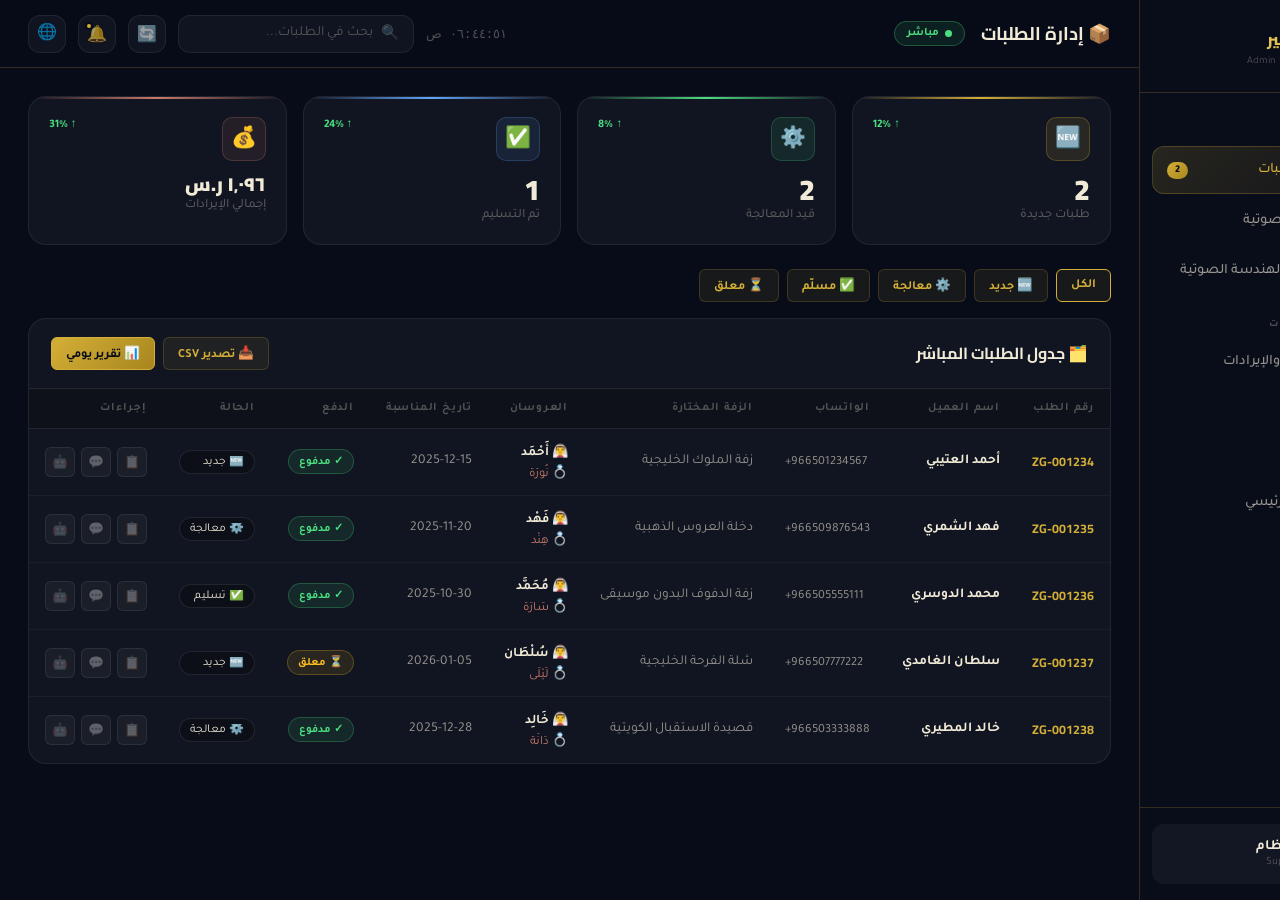
==== admin.html @ e621eda1 "Initial commit: منصة زفتك غير مع مشغل الصوت السحابي المباشر" ====
<!DOCTYPE html>
<html lang="ar" dir="rtl">
<head>
  <meta charset="UTF-8" />
  <meta name="viewport" content="width=device-width, initial-scale=1.0" />
  <title>لوحة تحكم المدير | زفتك غير Admin Dashboard</title>
  <meta name="robots" content="noindex, nofollow" />
  <link rel="preconnect" href="https://fonts.googleapis.com" />
  <link rel="preconnect" href="https://fonts.gstatic.com" crossorigin />
  <link href="https://fonts.googleapis.com/css2?family=Tajawal:wght@300;400;500;700;800;900&family=Cairo:wght@300;400;600;700;900&display=swap" rel="stylesheet" />
  <link rel="stylesheet" href="css/admin.css" />

  <style>
    /* Voice Model Cards */
    .voice-model-card {
      background: rgba(255,255,255,0.04);
      border: 1px solid rgba(255,255,255,0.09);
      border-radius: var(--radius-md);
      padding: 14px;
      cursor: pointer;
      transition: var(--transition);
      text-align: center;
    }
    .voice-model-card:hover {
      border-color: var(--border-gold);
      background: rgba(212,175,55,0.06);
    }
    .voice-model-card.selected {
      border-color: var(--gold);
      background: rgba(212,175,55,0.1);
    }
    .voice-model-card .vm-icon { font-size: 1.6rem; display: block; margin-bottom: 8px; }
    .voice-model-card .vm-name { font-size: 0.78rem; font-weight: 600; color: var(--text-muted); }
    .voice-model-card .vm-desc { font-size: 0.65rem; color: var(--text-dim); margin-top: 3px; }

    .ai-result-section {
      margin-top: 20px;
    }
    .ai-result-section.hidden { display: none; }

    .result-player {
      background: rgba(0,0,0,0.3);
      border: 1px solid rgba(212,175,55,0.2);
      border-radius: var(--radius-md);
      padding: 16px;
      display: flex;
      align-items: center;
      gap: 14px;
    }

    #result-waveform {
      flex: 1;
      height: 48px;
      display: flex;
      align-items: center;
      gap: 2px;
      overflow: hidden;
    }

    .analytics-grid {
      display: grid;
      grid-template-columns: repeat(2, 1fr);
      gap: 20px;
    }

    .chart-bar-group {
      display: flex;
      flex-direction: column;
      gap: 10px;
      padding: 20px;
    }

    .chart-bar-item {
      display: flex;
      align-items: center;
      gap: 12px;
      font-size: 0.82rem;
    }

    .chart-bar-label {
      width: 100px;
      color: var(--text-muted);
      text-align: right;
      flex-shrink: 0;
    }

    .chart-bar-track {
      flex: 1;
      height: 8px;
      background: rgba(255,255,255,0.07);
      border-radius: 99px;
      overflow: hidden;
    }

    .chart-bar-fill {
      height: 100%;
      border-radius: 99px;
      background: linear-gradient(90deg, var(--gold-dark), var(--gold-light));
      transition: width 1.2s cubic-bezier(0.4,0,0.2,1);
    }

    .chart-bar-val {
      width: 40px;
      color: var(--gold);
      font-weight: 700;
      font-size: 0.78rem;
      text-align: left;
    }

    @keyframes waveAnim {
      0% { transform: scaleY(0.3); }
      100% { transform: scaleY(1); }
    }

    /* Settings */
    .settings-grid {
      display: grid;
      grid-template-columns: repeat(2, 1fr);
      gap: 20px;
    }

    .toggle-wrap {
      display: flex;
      align-items: center;
      justify-content: space-between;
      padding: 14px 0;
      border-bottom: 1px solid rgba(255,255,255,0.05);
    }

    .toggle-info .toggle-label { font-size: 0.9rem; font-weight: 600; color: var(--text-primary); }
    .toggle-info .toggle-desc { font-size: 0.75rem; color: var(--text-dim); margin-top: 2px; }

    .toggle-switch {
      width: 44px;
      height: 24px;
      background: rgba(255,255,255,0.1);
      border-radius: 12px;
      position: relative;
      cursor: pointer;
      transition: var(--transition);
      flex-shrink: 0;
    }

    .toggle-switch.on { background: var(--gold); }

    .toggle-switch::after {
      content: '';
      position: absolute;
      width: 18px;
      height: 18px;
      background: white;
      border-radius: 50%;
      top: 3px;
      left: 3px;
      transition: var(--transition);
      box-shadow: 0 2px 4px rgba(0,0,0,0.3);
    }

    .toggle-switch.on::after { left: 23px; }
  </style>
</head>
<body>

<!-- Admin Toast -->
<div class="admin-toast-container" id="admin-toast-container" aria-live="polite"></div>

<!-- ══════════════════════════════════════════════════════
     SIDEBAR
     ══════════════════════════════════════════════════════ -->
<aside class="sidebar" id="sidebar" role="navigation" aria-label="قائمة لوحة التحكم">

  <!-- Logo -->
  <div class="sidebar-logo">
    <div class="sidebar-logo-icon" aria-hidden="true">👑</div>
    <div>
      <div class="sidebar-logo-text">زفتك غير</div>
      <span class="sidebar-logo-sub">Admin Dashboard</span>
    </div>
  </div>

  <!-- Nav -->
  <nav class="sidebar-nav" aria-label="قائمة التنقل الإدارية">
    <div class="nav-section-label">الإدارة الرئيسية</div>

    <a class="nav-item active" data-tab="orders" href="#" role="button" id="nav-orders" aria-current="page">
      <span class="nav-icon">📦</span>
      إدارة الطلبات
      <span class="nav-badge" id="orders-badge">0</span>
    </a>

    <a class="nav-item" data-tab="library" href="#" role="button" id="nav-library">
      <span class="nav-icon">🎵</span>
      المكتبة الصوتية
    </a>

    <a class="nav-item" data-tab="ai-studio" href="#" role="button" id="nav-ai">
      <span class="nav-icon">🤖</span>
      استوديو الهندسة الصوتية
    </a>

    <div class="nav-section-label" style="margin-top:8px;">التقارير والإعدادات</div>

    <a class="nav-item" data-tab="analytics" href="#" role="button" id="nav-analytics">
      <span class="nav-icon">📊</span>
      التحليلات والإيرادات
    </a>

    <a class="nav-item" data-tab="settings" href="#" role="button" id="nav-settings">
      <span class="nav-icon">⚙️</span>
      الإعدادات
    </a>

    <div class="nav-section-label" style="margin-top:8px;">روابط سريعة</div>

    <a class="nav-item" href="index.html" target="_blank" role="button">
      <span class="nav-icon">🌐</span>
      الموقع الرئيسي
    </a>
  </nav>

  <!-- User -->
  <div class="sidebar-footer">
    <div class="sidebar-user" onclick="showAdminToast('👋 مرحباً بك يا مدير زفتك غير!', 'info')">
      <div class="user-avatar" aria-hidden="true">م</div>
      <div>
        <div class="user-name">مدير النظام</div>
        <div class="user-role">Super Admin</div>
      </div>
    </div>
  </div>
</aside>

<!-- ══════════════════════════════════════════════════════
     MAIN CONTENT
     ══════════════════════════════════════════════════════ -->
<main class="admin-main" id="admin-main">

  <!-- Top Bar -->
  <div class="topbar">
    <div style="display:flex;align-items:center;gap:16px;">
      <h1 class="topbar-title" id="topbar-title">📦 إدارة الطلبات</h1>
      <div class="live-badge" aria-label="متصل مباشر">
        <span class="live-dot" aria-hidden="true"></span>
        مباشر
      </div>
    </div>

    <div class="topbar-right">
      <span id="live-clock" style="font-size:0.82rem;color:var(--text-dim);font-family:monospace;" aria-label="الوقت الحالي">--:--:--</span>

      <div class="topbar-search" role="search">
        <span class="search-icon" aria-hidden="true">🔍</span>
        <input type="text" id="admin-search" placeholder="بحث في الطلبات..." aria-label="بحث في الطلبات" />
      </div>

      <button class="topbar-btn" onclick="loadOrders();renderOrdersTable();showAdminToast('🔄 تم التحديث','info')" aria-label="تحديث البيانات" title="تحديث">🔄</button>
      <button class="topbar-btn" aria-label="الإشعارات" title="الإشعارات">
        🔔
        <span class="notif-dot" aria-label="توجد إشعارات جديدة"></span>
      </button>
      <a href="index.html" class="topbar-btn" aria-label="العودة للموقع" title="الموقع الرئيسي" style="text-decoration:none;">🌐</a>
    </div>
  </div>

  <!-- Page Content -->
  <div class="page-content">

    <!-- ════════════ ORDERS TAB ════════════ -->
    <div class="tab-page active" id="tab-orders">

      <!-- Stats -->
      <div class="stats-grid" role="region" aria-label="إحصائيات الطلبات">
        <div class="stat-card gold" role="article">
          <div class="stat-icon gold" aria-hidden="true">🆕</div>
          <div class="stat-value" id="stat-new-orders">0</div>
          <div class="stat-label">طلبات جديدة</div>
          <div class="stat-change up" aria-label="ارتفاع بنسبة 12%">↑ 12%</div>
        </div>
        <div class="stat-card green" role="article">
          <div class="stat-icon green" aria-hidden="true">⚙️</div>
          <div class="stat-value" id="stat-processing">0</div>
          <div class="stat-label">قيد المعالجة</div>
          <div class="stat-change up" aria-label="ارتفاع بنسبة 8%">↑ 8%</div>
        </div>
        <div class="stat-card blue" role="article">
          <div class="stat-icon blue" aria-hidden="true">✅</div>
          <div class="stat-value" id="stat-delivered">0</div>
          <div class="stat-label">تم التسليم</div>
          <div class="stat-change up" aria-label="ارتفاع بنسبة 24%">↑ 24%</div>
        </div>
        <div class="stat-card rose" role="article">
          <div class="stat-icon rose" aria-hidden="true">💰</div>
          <div class="stat-value" id="stat-revenue" style="font-size:1.2rem;">—</div>
          <div class="stat-label">إجمالي الإيرادات</div>
          <div class="stat-change up" aria-label="ارتفاع بنسبة 31%">↑ 31%</div>
        </div>
      </div>

      <!-- Filter Row -->
      <div style="display:flex;gap:8px;margin-bottom:16px;flex-wrap:wrap;" role="group" aria-label="تصفية الطلبات">
        <button class="btn-sm active" data-filter="all" id="filter-all" style="border-color:var(--gold);color:var(--gold);">الكل</button>
        <button class="btn-sm" data-filter="new" id="filter-new">🆕 جديد</button>
        <button class="btn-sm" data-filter="processing" id="filter-processing">⚙️ معالجة</button>
        <button class="btn-sm" data-filter="delivered" id="filter-delivered">✅ مسلّم</button>
        <button class="btn-sm" data-filter="pending" id="filter-pending">⏳ معلق</button>
      </div>

      <!-- Orders Table -->
      <div class="card">
        <div class="card-header">
          <div class="card-title">🗂️ جدول الطلبات المباشر</div>
          <div class="card-actions">
            <button class="btn-sm" onclick="exportCSV()" id="export-csv-btn">📥 تصدير CSV</button>
            <button class="btn-sm primary" onclick="showAdminToast('✉️ تم إرسال تقرير يومي بالبريد الإلكتروني','success')" id="send-report-btn">📊 تقرير يومي</button>
          </div>
        </div>
        <div class="table-wrap">
          <table role="grid" aria-label="جدول الطلبات">
            <thead>
              <tr>
                <th scope="col">رقم الطلب</th>
                <th scope="col">اسم العميل</th>
                <th scope="col">الواتساب</th>
                <th scope="col">الزفة المختارة</th>
                <th scope="col">العروسان</th>
                <th scope="col">تاريخ المناسبة</th>
                <th scope="col">الدفع</th>
                <th scope="col">الحالة</th>
                <th scope="col">إجراءات</th>
              </tr>
            </thead>
            <tbody id="orders-tbody">
              <!-- Rendered by JS -->
            </tbody>
          </table>
        </div>
      </div>
    </div>

    <!-- ════════════ LIBRARY TAB ════════════ -->
    <div class="tab-page" id="tab-library">
      <div class="library-grid">

        <!-- Add Track Form -->
        <div class="card">
          <div class="card-header">
            <div class="card-title">➕ إضافة مسار جديد</div>
          </div>
          <div style="padding:22px;">
            <form id="add-track-form" novalidate>
              <div class="form-group-admin">
                <label class="label-admin" for="track-title">عنوان الزفة <span style="color:var(--gold)">*</span></label>
                <input type="text" id="track-title" class="input-admin" placeholder="مثال: زفة الملوك الخليجية" required />
              </div>

              <div style="display:grid;grid-template-columns:1fr 1fr;gap:14px;">
                <div class="form-group-admin">
                  <label class="label-admin" for="track-category">الفئة</label>
                  <select id="track-category" class="select-admin">
                    <option value="saudi">زفة سعودية</option>
                    <option value="uae">إماراتية / كويتية</option>
                    <option value="duff">دفوف بدون موسيقى</option>
                    <option value="poetry">قصائد وشلات</option>
                    <option value="bride">دخلة عروس</option>
                    <option value="groom">موكب عريس</option>
                  </select>
                </div>
                <div class="form-group-admin">
                  <label class="label-admin" for="track-price">السعر (ر.س)</label>
                  <input type="number" id="track-price" class="input-admin" placeholder="249" min="0" />
                </div>
              </div>

              <div class="form-group-admin">
                <label class="label-admin" for="track-artist">الأسلوب / الفنان</label>
                <input type="text" id="track-artist" class="input-admin" placeholder="أسلوب خليجي أصيل" />
              </div>

              <!-- Upload Zones -->
              <div class="form-group-admin">
                <label class="label-admin">🎤 رفع الملف الصوتي الرئيسي (Vocal)</label>
                <div class="upload-zone" id="upload-vocal" aria-label="رفع الملف الصوتي">
                  <span class="upload-icon">🎙️</span>
                  <div class="upload-label">اسحب الملف أو اضغط للرفع</div>
                  <div class="upload-sub">MP3 / WAV / FLAC — حتى 100MB</div>
                </div>
              </div>

              <div class="form-group-admin">
                <label class="label-admin">🥁 رفع المصاحبة / الدفوف (Backing)</label>
                <div class="upload-zone" id="upload-backing" aria-label="رفع ملف الدفوف">
                  <span class="upload-icon">🥁</span>
                  <div class="upload-label">اسحب ملف الإيقاع أو اضغط للرفع</div>
                  <div class="upload-sub">MP3 / WAV — حتى 100MB</div>
                </div>
              </div>

              <button type="submit" class="btn-sm primary" style="width:100%;padding:13px;font-size:0.9rem;justify-content:center;" id="add-track-submit">
                ✅ إضافة المسار للمكتبة
              </button>
            </form>
          </div>
        </div>

        <!-- Existing Tracks Preview -->
        <div class="card">
          <div class="card-header">
            <div class="card-title">🎵 المسارات في المكتبة</div>
            <span style="font-size:0.78rem;color:var(--text-dim);">6 مسارات</span>
          </div>
          <div style="padding:16px;display:flex;flex-direction:column;gap:10px;">
            ${['زفة الملوك الخليجية', 'دخلة العروس الذهبية', 'قصيدة الاستقبال الكويتية', 'زفة الدفوف', 'شلة الفرحة', 'موكب العريس الملكي'].map((title, i) => `
              <div style="display:flex;align-items:center;gap:12px;padding:12px;background:rgba(255,255,255,0.03);border:1px solid rgba(255,255,255,0.06);border-radius:10px;">
                <div style="width:36px;height:36px;border-radius:8px;background:linear-gradient(135deg,rgba(212,175,55,0.2),rgba(201,121,106,0.1));display:flex;align-items:center;justify-content:center;font-size:1rem;">🎵</div>
                <div style="flex:1;font-size:0.84rem;color:var(--text-primary);font-weight:600;">${title}</div>
                <div style="font-size:0.7rem;color:var(--text-dim);">${[249,199,299,149,279,349][i]} ر.س</div>
                <button class="action-btn copy" onclick="showAdminToast('✏️ فتح تعديل: ${title}','info')" title="تعديل">✏️</button>
              </div>
            `).join('')}
          </div>
        </div>
      </div>
    </div>

    <!-- ════════════ AI STUDIO TAB ════════════ -->
    <div class="tab-page" id="tab-ai-studio">
      <div class="workstation-grid">

        <!-- AI Controls -->
        <div style="display:flex;flex-direction:column;gap:20px;">

          <!-- Order Reference -->
          <div class="card">
            <div class="card-header">
              <div class="card-title">📦 بيانات الطلب</div>
            </div>
            <div style="padding:20px;">
              <div class="form-group-admin">
                <label class="label-admin" for="ai-order-ref">رقم الطلب المرجعي</label>
                <input type="text" id="ai-order-ref" class="input-admin" placeholder="ZG-XXXXXX" style="letter-spacing:2px;text-transform:uppercase;" />
              </div>
              <div style="display:grid;grid-template-columns:1fr 1fr;gap:14px;">
                <div class="form-group-admin">
                  <label class="label-admin" for="ai-groom-name">اسم العريس بالتشكيل <span style="color:var(--gold)">*</span></label>
                  <input type="text" id="ai-groom-name" class="input-admin" placeholder="مُحَمَّد الأَحْمَدِي" />
                </div>
                <div class="form-group-admin">
                  <label class="label-admin" for="ai-bride-name">اسم العروس بالتشكيل <span style="color:var(--gold)">*</span></label>
                  <input type="text" id="ai-bride-name" class="input-admin" placeholder="هِنْد العَتِيبِي" />
                </div>
              </div>
              <div class="form-group-admin">
                <label class="label-admin" for="ai-family">ألقاب العوائل (اختياري)</label>
                <input type="text" id="ai-family" class="input-admin" placeholder="آل... — آل..." />
              </div>
              <div class="form-group-admin">
                <label class="label-admin" for="ai-notes">ملاحظات المهندس الصوتي</label>
                <textarea id="ai-notes" class="textarea-admin" placeholder="إرشادات خاصة بالنطق، السرعة، الطبقة الصوتية..."></textarea>
              </div>
            </div>
          </div>

          <!-- Track Selection -->
          <div class="card">
            <div class="card-header">
              <div class="card-title">🎵 اختيار المسار والنموذج الصوتي</div>
            </div>
            <div style="padding:20px;">
              <div class="form-group-admin">
                <label class="label-admin" for="ai-track-select">المسار الأساسي</label>
                <select id="ai-track-select" class="select-admin">
                  <option>زفة الملوك الخليجية</option>
                  <option>دخلة العروس الذهبية</option>
                  <option>قصيدة الاستقبال الكويتية</option>
                  <option>زفة الدفوف البدون موسيقى</option>
                  <option>شلة الفرحة الخليجية</option>
                  <option>موكب العريس الملكي</option>
                </select>
              </div>

              <!-- Voice Models -->
              <div class="label-admin" style="margin-bottom:10px;">🤖 نموذج الصوت (RVC / ElevenLabs)</div>
              <div style="display:grid;grid-template-columns:repeat(3,1fr);gap:10px;" role="radiogroup" aria-label="اختيار نموذج الصوت">
                <div class="voice-model-card selected" id="vm-khaliji" role="radio" aria-checked="true" tabindex="0">
                  <span class="vm-icon">🎙️</span>
                  <div class="vm-name">خليجي أصيل</div>
                  <div class="vm-desc">RVC v2 — Gulf</div>
                </div>
                <div class="voice-model-card" id="vm-saudi" role="radio" aria-checked="false" tabindex="0">
                  <span class="vm-icon">🇸🇦</span>
                  <div class="vm-name">حجازي</div>
                  <div class="vm-desc">ElevenLabs — AR</div>
                </div>
                <div class="voice-model-card" id="vm-najdi" role="radio" aria-checked="false" tabindex="0">
                  <span class="vm-icon">🎤</span>
                  <div class="vm-name">نجدي</div>
                  <div class="vm-desc">RVC v2 — Najd</div>
                </div>
                <div class="voice-model-card" id="vm-khaleej" role="radio" aria-checked="false" tabindex="0">
                  <span class="vm-icon">🌊</span>
                  <div class="vm-name">خليجي حديث</div>
                  <div class="vm-desc">ElevenLabs Pro</div>
                </div>
                <div class="voice-model-card" id="vm-female" role="radio" aria-checked="false" tabindex="0">
                  <span class="vm-icon">👰</span>
                  <div class="vm-name">نسائي ناعم</div>
                  <div class="vm-desc">RVC — Female AR</div>
                </div>
                <div class="voice-model-card" id="vm-custom" role="radio" aria-checked="false" tabindex="0">
                  <span class="vm-icon">⚙️</span>
                  <div class="vm-name">مخصص</div>
                  <div class="vm-desc">Custom Model</div>
                </div>
              </div>

              <!-- Generate Button -->
              <button
                class="btn-sm primary"
                id="generate-ai-btn"
                style="width:100%;padding:15px;font-size:0.95rem;justify-content:center;margin-top:18px;border-radius:12px;font-weight:800;"
                aria-label="توليد الصوت بالهندسة الصوتية"
              >
                🎵 توليد الصوت بالهندسة الصوتية
              </button>
            </div>
          </div>

          <!-- AI Result -->
          <div class="card ai-result-section hidden" id="ai-result-section">
            <div class="card-header">
              <div class="card-title">✅ نتيجة التوليد</div>
              <span style="font-size:0.72rem;color:var(--green);">• جاهز للمراجعة</span>
            </div>
            <div style="padding:20px;">
              <div class="result-player">
                <button class="btn-sm primary" style="padding:12px 16px;" onclick="previewMergedAudio()" id="play-result-btn" aria-label="تشغيل معاينة النتيجة">
                  ▶ تشغيل
                </button>
                <div id="result-waveform" aria-hidden="true"></div>
                <span style="font-size:0.72rem;color:var(--text-dim);white-space:nowrap;">4:32 دقيقة</span>
              </div>

              <div style="display:flex;gap:10px;margin-top:14px;flex-wrap:wrap;">
                <button class="btn-sm" onclick="previewMergedAudio()" id="preview-ai-btn" style="flex:1;justify-content:center;" aria-label="معاينة المدمج">
                  🎚️ معاينة مع المزج
                </button>
                <button class="btn-sm primary" onclick="exportAndDeliver()" id="export-ai-btn" style="flex:1;justify-content:center;" aria-label="تصدير وتسليم">
                  📤 تصدير وتسليم العميل
                </button>
              </div>
            </div>
          </div>
        </div>

        <!-- AI Status Panel -->
        <div class="ai-status-panel" role="region" aria-label="استوديو الهندسة الصوتية">
          <div class="ai-header">
            <div class="ai-pulse" aria-hidden="true"></div>
            <div class="ai-title">استوديو الهندسة الصوتية</div>
          </div>

          <!-- AI Progress -->
          <div class="ai-progress-wrap" id="ai-progress-wrap" aria-live="polite" aria-label="تقدم التوليد">
            <div style="font-size:0.8rem;font-weight:600;color:var(--gold);margin-bottom:6px;">جاري التوليد...</div>
            <div class="ai-progress-bar">
              <div class="ai-progress-fill" id="ai-progress-fill"></div>
            </div>
            <div class="ai-step-text" id="ai-step-text">يرجى الانتظار...</div>
          </div>

          <!-- Audio Mixer -->
          <div style="margin-top:20px;">
            <div style="font-size:0.8rem;font-weight:600;color:var(--text-muted);margin-bottom:12px;">🎚️ مزج الصوت</div>
            <div class="mixer-track">
              <div class="mixer-label">الصوت AI</div>
              <input type="range" class="mixer-fader" id="fader-ai" min="0" max="100" value="80" aria-label="مستوى الصوت المولد" />
              <div class="mixer-val" id="fader-ai-val">80%</div>
            </div>
            <div class="mixer-track">
              <div class="mixer-label">الموسيقى</div>
              <input type="range" class="mixer-fader" id="fader-music" min="0" max="100" value="70" aria-label="مستوى الموسيقى" />
              <div class="mixer-val" id="fader-music-val">70%</div>
            </div>
            <div class="mixer-track">
              <div class="mixer-label">الدفوف</div>
              <input type="range" class="mixer-fader" id="fader-duff" min="0" max="100" value="60" aria-label="مستوى الدفوف" />
              <div class="mixer-val" id="fader-duff-val">60%</div>
            </div>
          </div>

          <!-- API Connection Status -->
          <div style="margin-top:24px;border-top:1px solid rgba(255,255,255,0.06);padding-top:16px;">
            <div style="font-size:0.78rem;font-weight:600;color:var(--text-dim);margin-bottom:10px;">🔌 حالة الاتصال بـ API</div>
            <div style="display:flex;flex-direction:column;gap:8px;">
              <div style="display:flex;align-items:center;justify-content:space-between;font-size:0.78rem;">
                <span style="color:var(--text-muted);">ElevenLabs API</span>
                <span style="color:var(--green);font-weight:700;">● متصل</span>
              </div>
              <div style="display:flex;align-items:center;justify-content:space-between;font-size:0.78rem;">
                <span style="color:var(--text-muted);">RVC v2 Server</span>
                <span style="color:var(--green);font-weight:700;">● متصل</span>
              </div>
              <div style="display:flex;align-items:center;justify-content:space-between;font-size:0.78rem;">
                <span style="color:var(--text-muted);">Supabase Storage</span>
                <span style="color:var(--green);font-weight:700;">● متصل</span>
              </div>
            </div>
          </div>

          <!-- Quick Stats -->
          <div style="margin-top:20px;display:grid;grid-template-columns:1fr 1fr;gap:10px;">
            <div style="background:rgba(0,0,0,0.25);border-radius:10px;padding:12px;text-align:center;">
              <div style="font-family:'Cairo',sans-serif;font-size:1.4rem;font-weight:900;color:var(--gold);">47</div>
              <div style="font-size:0.68rem;color:var(--text-dim);">ملف مولّد اليوم</div>
            </div>
            <div style="background:rgba(0,0,0,0.25);border-radius:10px;padding:12px;text-align:center;">
              <div style="font-family:'Cairo',sans-serif;font-size:1.4rem;font-weight:900;color:var(--green);">98%</div>
              <div style="font-size:0.68rem;color:var(--text-dim);">معدل رضا العملاء</div>
            </div>
          </div>
        </div>
      </div>
    </div>

    <!-- ════════════ ANALYTICS TAB ════════════ -->
    <div class="tab-page" id="tab-analytics">
      <div class="analytics-grid">

        <!-- Revenue Chart -->
        <div class="card">
          <div class="card-header">
            <div class="card-title">💰 الإيرادات الشهرية</div>
          </div>
          <div class="chart-bar-group" aria-label="مخطط الإيرادات الشهرية">
            ${[['سبتمبر', 85, '12,750'], ['أغسطس', 72, '10,800'], ['يوليو', 90, '13,500'], ['يونيو', 65, '9,750'], ['مايو', 55, '8,250'], ['أبريل', 48, '7,200']].map(([m, w, r]) => `
              <div class="chart-bar-item">
                <div class="chart-bar-label">${m}</div>
                <div class="chart-bar-track">
                  <div class="chart-bar-fill" style="width:${w}%"></div>
                </div>
                <div class="chart-bar-val">${r}</div>
              </div>
            `).join('')}
          </div>
        </div>

        <!-- Top Tracks -->
        <div class="card">
          <div class="card-header">
            <div class="card-title">🏆 أكثر الزفات طلباً</div>
          </div>
          <div class="chart-bar-group" aria-label="الزفات الأكثر طلباً">
            ${[['زفة الملوك', 92], ['دخلة العروس', 78], ['الدفوف', 65], ['قصيدة استقبال', 55], ['موكب العريس', 48]].map(([t, w]) => `
              <div class="chart-bar-item">
                <div class="chart-bar-label" style="font-size:0.75rem;">${t}</div>
                <div class="chart-bar-track">
                  <div class="chart-bar-fill" style="width:${w}%;background:linear-gradient(90deg,var(--rose-gold),var(--gold))"></div>
                </div>
                <div class="chart-bar-val">${w}%</div>
              </div>
            `).join('')}
          </div>
        </div>

        <!-- Orders by Region -->
        <div class="card">
          <div class="card-header">
            <div class="card-title">🗺️ الطلبات حسب المنطقة</div>
          </div>
          <div style="padding:20px;display:flex;flex-direction:column;gap:14px;" aria-label="الطلبات حسب المنطقة">
            ${[['🇸🇦 السعودية', '68%', 68], ['🇦🇪 الإمارات', '15%', 15], ['🇰🇼 الكويت', '10%', 10], ['🇶🇦 قطر', '7%', 7]].map(([r, p, w]) => `
              <div>
                <div style="display:flex;justify-content:space-between;font-size:0.82rem;margin-bottom:6px;">
                  <span style="color:var(--text-muted);">${r}</span>
                  <span style="color:var(--gold);font-weight:700;">${p}</span>
                </div>
                <div style="height:6px;background:rgba(255,255,255,0.07);border-radius:99px;overflow:hidden;">
                  <div style="width:${w}%;height:100%;background:linear-gradient(90deg,var(--gold-dark),var(--gold));border-radius:99px;"></div>
                </div>
              </div>
            `).join('')}
          </div>
        </div>

        <!-- Quick Summary -->
        <div class="card">
          <div class="card-header">
            <div class="card-title">📈 ملخص الأداء</div>
          </div>
          <div style="padding:20px;display:grid;grid-template-columns:1fr 1fr;gap:14px;">
            ${[
              ['💎', 'متوسط قيمة الطلب', '287 ر.س'],
              ['⚡', 'وقت التسليم المتوسط', '18 ساعة'],
              ['🔄', 'معدل التكرار', '34%'],
              ['⭐', 'متوسط التقييم', '4.9/5'],
              ['📦', 'إجمالي الطلبات', '2,400+'],
              ['💬', 'الردود الفورية', '< 2 دقيقة'],
            ].map(([icon, label, val]) => `
              <div style="background:rgba(0,0,0,0.2);border-radius:10px;padding:14px;border:1px solid rgba(255,255,255,0.05);">
                <div style="font-size:1.4rem;margin-bottom:8px;">${icon}</div>
                <div style="font-size:0.68rem;color:var(--text-dim);">${label}</div>
                <div style="font-family:'Cairo',sans-serif;font-size:1rem;font-weight:800;color:var(--gold);margin-top:4px;">${val}</div>
              </div>
            `).join('')}
          </div>
        </div>
      </div>
    </div>

    <!-- ════════════ SETTINGS TAB ════════════ -->
    <div class="tab-page" id="tab-settings">
      <div class="settings-grid">

        <!-- Platform Settings -->
        <div class="card">
          <div class="card-header">
            <div class="card-title">⚙️ إعدادات المنصة</div>
          </div>
          <div style="padding:20px;" role="group" aria-label="إعدادات المنصة">
            ${[
              ['قبول الطلبات الجديدة', 'تفعيل أو إيقاف استقبال الطلبات', true],
              ['إشعارات واتساب التلقائية', 'إرسال تأكيد تلقائي للعملاء', true],
              ['وضع الصيانة', 'إخفاء الموقع مؤقتاً', false],
              ['التحقق من الدفع قبل المعالجة', 'التأكد من اكتمال الدفع', true],
            ].map(([label, desc, on]) => `
              <div class="toggle-wrap">
                <div class="toggle-info">
                  <div class="toggle-label">${label}</div>
                  <div class="toggle-desc">${desc}</div>
                </div>
                <div class="toggle-switch ${on ? 'on' : ''}" role="switch" aria-checked="${on}" tabindex="0" onclick="this.classList.toggle('on');this.setAttribute('aria-checked',this.classList.contains('on'))"></div>
              </div>
            `).join('')}
          </div>
        </div>

        <!-- API Settings -->
        <div class="card">
          <div class="card-header">
            <div class="card-title">🔌 إعدادات API</div>
          </div>
          <div style="padding:20px;">
            <div class="form-group-admin">
              <label class="label-admin" for="elevenlabs-key">ElevenLabs API Key</label>
              <input type="password" id="elevenlabs-key" class="input-admin" placeholder="sk_xxxxxxxxxxxxxxxx" dir="ltr" style="text-align:left;" />
            </div>
            <div class="form-group-admin">
              <label class="label-admin" for="rvc-endpoint">RVC Server Endpoint</label>
              <input type="url" id="rvc-endpoint" class="input-admin" placeholder="https://your-rvc-server.com/api" dir="ltr" style="text-align:left;" />
            </div>
            <div class="form-group-admin">
              <label class="label-admin" for="supabase-url">Supabase Project URL</label>
              <input type="url" id="supabase-url" class="input-admin" placeholder="https://xxxx.supabase.co" dir="ltr" style="text-align:left;" />
            </div>
            <div class="form-group-admin">
              <label class="label-admin" for="wa-number">رقم واتساب الأعمال</label>
              <input type="tel" id="wa-number" class="input-admin" placeholder="+966 5X XXX XXXX" dir="ltr" style="text-align:left;" />
            </div>
            <button class="btn-sm primary" style="width:100%;justify-content:center;padding:12px;" onclick="showAdminToast('✅ تم حفظ الإعدادات بنجاح','success')" id="save-settings-btn">
              💾 حفظ الإعدادات
            </button>
          </div>
        </div>
      </div>
    </div>

  </div><!-- end page-content -->
</main>

<script src="js/admin.js"></script>
<script>
  // Mixer fader values
  document.querySelectorAll('.mixer-fader').forEach(fader => {
    const valEl = document.getElementById(fader.id + '-val');
    fader.addEventListener('input', () => {
      if (valEl) valEl.textContent = fader.value + '%';
    });
  });

  // Export CSV helper
  function exportCSV() {
    const orders = JSON.parse(localStorage.getItem('zg_orders') || '[]');
    const demo = [
      { id: 'ZG-001234', client: 'أحمد العتيبي', groomName: 'أَحْمَد', brideName: 'نُورَة', track: 'زفة الملوك', total: 299, status: 'new' },
    ];
    const all = [...demo, ...orders];
    const csv = [
      'رقم الطلب,العميل,العريس,العروس,الزفة,الإجمالي,الحالة',
      ...all.map(o => `${o.id},${o.client || ''},${o.groomName || ''},${o.brideName || ''},${o.track || o.track?.title || ''},${o.total || 0},${o.status || ''}`)
    ].join('\n');

    const blob = new Blob(['\uFEFF' + csv], { type: 'text/csv;charset=utf-8;' });
    const link = document.createElement('a');
    link.href = URL.createObjectURL(blob);
    link.download = `zaffatak-orders-${Date.now()}.csv`;
    link.click();
    showAdminToast('📥 تم تصدير الجدول بنجاح', 'success');
  }
</script>
</body>
</html>
---- css/admin.css ----
/* ============================================================
   زفتك غير — Admin Dashboard Styles
   ============================================================ */

@import url('https://fonts.googleapis.com/css2?family=Tajawal:wght@300;400;500;700;800;900&family=Cairo:wght@300;400;600;700;900&display=swap');

:root {
  --bg-primary:    #080C18;
  --bg-secondary:  #0C1020;
  --bg-sidebar:    #090D1A;
  --bg-card:       rgba(255,255,255,0.04);
  --bg-card-hover: rgba(255,255,255,0.065);
  --gold:          #D4AF37;
  --gold-light:    #F0D060;
  --gold-dark:     #A8861E;
  --rose-gold:     #C9796A;
  --pearl:         #F5EFD8;
  --text-primary:  #F0EAD6;
  --text-muted:    rgba(240,234,214,0.6);
  --text-dim:      rgba(240,234,214,0.3);
  --border-gold:   rgba(212,175,55,0.2);
  --border-card:   rgba(255,255,255,0.07);
  --green:         #4ade80;
  --blue:          #60a5fa;
  --red:           #f87171;
  --yellow:        #fbbf24;
  --glass-blur:    blur(20px);
  --transition:    0.3s cubic-bezier(0.4,0,0.2,1);
  --radius-sm:     6px;
  --radius-md:     12px;
  --radius-lg:     18px;
  --sidebar-width: 260px;
}

*, *::before, *::after { box-sizing: border-box; margin: 0; padding: 0; }

html { direction: rtl; }

body {
  font-family: 'Tajawal', 'Cairo', sans-serif;
  background: var(--bg-primary);
  color: var(--text-primary);
  min-height: 100vh;
  display: flex;
  -webkit-font-smoothing: antialiased;
  overflow-x: hidden;
}

::-webkit-scrollbar { width: 5px; height: 5px; }
::-webkit-scrollbar-track { background: transparent; }
::-webkit-scrollbar-thumb { background: rgba(212,175,55,0.3); border-radius: 99px; }

/* ━━━━━━━━━━━━━━━━━━━━━━━━━━━━━━━━━━━━━━━━━━━━━━━━━━━━━━━━
   SIDEBAR
   ━━━━━━━━━━━━━━━━━━━━━━━━━━━━━━━━━━━━━━━━━━━━━━━━━━━━━━━━ */

.sidebar {
  width: var(--sidebar-width);
  min-height: 100vh;
  background: var(--bg-sidebar);
  border-left: 1px solid var(--border-gold);
  display: flex;
  flex-direction: column;
  position: fixed;
  top: 0; right: 0;
  z-index: 100;
  transition: var(--transition);
}

.sidebar-logo {
  padding: 24px 20px;
  border-bottom: 1px solid var(--border-gold);
  display: flex;
  align-items: center;
  gap: 12px;
}

.sidebar-logo-icon {
  width: 40px;
  height: 40px;
  background: linear-gradient(135deg, rgba(212,175,55,0.2), rgba(212,175,55,0.05));
  border: 1px solid rgba(212,175,55,0.4);
  border-radius: 10px;
  display: flex;
  align-items: center;
  justify-content: center;
  font-size: 1.2rem;
}

.sidebar-logo-text {
  font-family: 'Cairo', sans-serif;
  font-size: 1rem;
  font-weight: 800;
  background: linear-gradient(135deg, var(--gold-light), var(--gold));
  -webkit-background-clip: text;
  -webkit-text-fill-color: transparent;
  background-clip: text;
}

.sidebar-logo-sub {
  font-size: 0.65rem;
  color: var(--text-dim);
  display: block;
  margin-top: 1px;
}

/* Nav */
.sidebar-nav {
  flex: 1;
  padding: 16px 12px;
  overflow-y: auto;
}

.nav-section-label {
  font-size: 0.65rem;
  color: var(--text-dim);
  font-weight: 700;
  letter-spacing: 1.5px;
  text-transform: uppercase;
  padding: 16px 8px 8px;
}

.nav-item {
  display: flex;
  align-items: center;
  gap: 12px;
  padding: 11px 14px;
  border-radius: var(--radius-md);
  cursor: pointer;
  transition: var(--transition);
  margin-bottom: 4px;
  color: var(--text-muted);
  font-weight: 500;
  font-size: 0.9rem;
  text-decoration: none;
  position: relative;
}

.nav-item:hover {
  background: rgba(212,175,55,0.07);
  color: var(--text-primary);
}

.nav-item.active {
  background: linear-gradient(135deg, rgba(212,175,55,0.15), rgba(212,175,55,0.05));
  color: var(--gold);
  border: 1px solid rgba(212,175,55,0.25);
}

.nav-item .nav-icon { font-size: 1.1rem; width: 24px; text-align: center; flex-shrink: 0; }

.nav-badge {
  margin-right: auto;
  margin-left: 0;
  background: linear-gradient(135deg, var(--gold), var(--gold-dark));
  color: #080C18;
  font-size: 0.65rem;
  font-weight: 800;
  padding: 2px 8px;
  border-radius: 99px;
  min-width: 20px;
  text-align: center;
}

/* Sidebar footer */
.sidebar-footer {
  padding: 16px 12px;
  border-top: 1px solid var(--border-gold);
}

.sidebar-user {
  display: flex;
  align-items: center;
  gap: 12px;
  padding: 12px;
  border-radius: var(--radius-md);
  background: rgba(255,255,255,0.04);
  cursor: pointer;
  transition: var(--transition);
}

.sidebar-user:hover { background: rgba(255,255,255,0.07); }

.user-avatar {
  width: 36px;
  height: 36px;
  border-radius: 50%;
  background: linear-gradient(135deg, var(--gold), var(--rose-gold));
  display: flex;
  align-items: center;
  justify-content: center;
  font-size: 0.9rem;
  font-weight: 800;
  color: #080C18;
  flex-shrink: 0;
}

.user-name { font-size: 0.88rem; font-weight: 600; }
.user-role { font-size: 0.7rem; color: var(--text-dim); }

/* ━━━━━━━━━━━━━━━━━━━━━━━━━━━━━━━━━━━━━━━━━━━━━━━━━━━━━━━━
   MAIN CONTENT
   ━━━━━━━━━━━━━━━━━━━━━━━━━━━━━━━━━━━━━━━━━━━━━━━━━━━━━━━━ */

.admin-main {
  margin-right: var(--sidebar-width);
  flex: 1;
  min-height: 100vh;
  display: flex;
  flex-direction: column;
}

/* Top Bar */
.topbar {
  height: 68px;
  background: rgba(8,12,24,0.95);
  backdrop-filter: var(--glass-blur);
  border-bottom: 1px solid var(--border-gold);
  display: flex;
  align-items: center;
  justify-content: space-between;
  padding: 0 28px;
  position: sticky;
  top: 0;
  z-index: 50;
  gap: 16px;
}

.topbar-title {
  font-family: 'Cairo', sans-serif;
  font-size: 1.15rem;
  font-weight: 700;
  color: var(--text-primary);
}

.topbar-right {
  display: flex;
  align-items: center;
  gap: 12px;
}

.topbar-btn {
  width: 38px;
  height: 38px;
  border-radius: var(--radius-md);
  background: rgba(255,255,255,0.04);
  border: 1px solid var(--border-card);
  color: var(--text-muted);
  display: flex;
  align-items: center;
  justify-content: center;
  cursor: pointer;
  transition: var(--transition);
  font-size: 1rem;
  position: relative;
}

.topbar-btn:hover { background: rgba(212,175,55,0.08); color: var(--gold); border-color: var(--border-gold); }

.notif-dot {
  position: absolute;
  top: 6px;
  left: 6px;
  width: 8px;
  height: 8px;
  background: var(--gold);
  border-radius: 50%;
  border: 2px solid var(--bg-primary);
}

.topbar-search {
  display: flex;
  align-items: center;
  gap: 8px;
  background: rgba(255,255,255,0.04);
  border: 1px solid var(--border-card);
  border-radius: var(--radius-md);
  padding: 8px 14px;
  transition: var(--transition);
}

.topbar-search:focus-within {
  border-color: var(--border-gold);
  background: rgba(212,175,55,0.04);
}

.topbar-search input {
  background: none;
  border: none;
  outline: none;
  color: var(--text-primary);
  font-family: 'Tajawal', sans-serif;
  font-size: 0.88rem;
  width: 180px;
  direction: rtl;
}

.topbar-search input::placeholder { color: var(--text-dim); }
.topbar-search .search-icon { color: var(--text-dim); font-size: 0.9rem; }

/* Live indicator */
.live-badge {
  display: flex;
  align-items: center;
  gap: 6px;
  background: rgba(74,222,128,0.1);
  border: 1px solid rgba(74,222,128,0.3);
  color: var(--green);
  font-size: 0.72rem;
  font-weight: 700;
  padding: 5px 12px;
  border-radius: 99px;
}

.live-dot {
  width: 7px;
  height: 7px;
  background: var(--green);
  border-radius: 50%;
  animation: livePulse 1.5s ease infinite;
}

@keyframes livePulse {
  0%, 100% { opacity: 1; transform: scale(1); }
  50% { opacity: 0.4; transform: scale(0.7); }
}

/* ━━━━━━━━━━━━━━━━━━━━━━━━━━━━━━━━━━━━━━━━━━━━━━━━━━━━━━━━
   PAGE CONTENT
   ━━━━━━━━━━━━━━━━━━━━━━━━━━━━━━━━━━━━━━━━━━━━━━━━━━━━━━━━ */

.page-content {
  padding: 28px;
  flex: 1;
}

/* Tab pages */
.tab-page { display: none; }
.tab-page.active { display: block; }

/* ━━━━━━━━━━━━━━━━━━━━━━━━━━━━━━━━━━━━━━━━━━━━━━━━━━━━━━━━
   STATS CARDS
   ━━━━━━━━━━━━━━━━━━━━━━━━━━━━━━━━━━━━━━━━━━━━━━━━━━━━━━━━ */

.stats-grid {
  display: grid;
  grid-template-columns: repeat(4, 1fr);
  gap: 16px;
  margin-bottom: 24px;
}

.stat-card {
  background: var(--bg-card);
  border: 1px solid var(--border-card);
  border-radius: var(--radius-lg);
  padding: 20px;
  transition: var(--transition);
  position: relative;
  overflow: hidden;
}

.stat-card::before {
  content: '';
  position: absolute;
  top: 0; right: 0; left: 0;
  height: 2px;
  border-radius: 99px 99px 0 0;
}

.stat-card.gold::before { background: linear-gradient(90deg, transparent, var(--gold), transparent); }
.stat-card.green::before { background: linear-gradient(90deg, transparent, var(--green), transparent); }
.stat-card.blue::before { background: linear-gradient(90deg, transparent, var(--blue), transparent); }
.stat-card.rose::before { background: linear-gradient(90deg, transparent, var(--rose-gold), transparent); }

.stat-card:hover { background: var(--bg-card-hover); border-color: var(--border-gold); transform: translateY(-2px); }

.stat-icon {
  width: 44px;
  height: 44px;
  border-radius: 10px;
  display: flex;
  align-items: center;
  justify-content: center;
  font-size: 1.3rem;
  margin-bottom: 14px;
}

.stat-icon.gold { background: rgba(212,175,55,0.12); border: 1px solid rgba(212,175,55,0.25); }
.stat-icon.green { background: rgba(74,222,128,0.1); border: 1px solid rgba(74,222,128,0.2); }
.stat-icon.blue { background: rgba(96,165,250,0.1); border: 1px solid rgba(96,165,250,0.2); }
.stat-icon.rose { background: rgba(201,121,106,0.1); border: 1px solid rgba(201,121,106,0.25); }

.stat-value {
  font-family: 'Cairo', sans-serif;
  font-size: 1.8rem;
  font-weight: 900;
  color: var(--text-primary);
  line-height: 1;
  margin-bottom: 4px;
}

.stat-label { font-size: 0.8rem; color: var(--text-dim); font-weight: 500; }

.stat-change {
  position: absolute;
  top: 20px;
  left: 20px;
  font-size: 0.72rem;
  font-weight: 700;
  display: flex;
  align-items: center;
  gap: 3px;
}

.stat-change.up { color: var(--green); }
.stat-change.down { color: var(--red); }

/* ━━━━━━━━━━━━━━━━━━━━━━━━━━━━━━━━━━━━━━━━━━━━━━━━━━━━━━━━
   ORDERS TABLE
   ━━━━━━━━━━━━━━━━━━━━━━━━━━━━━━━━━━━━━━━━━━━━━━━━━━━━━━━━ */

.card {
  background: var(--bg-card);
  border: 1px solid var(--border-card);
  border-radius: var(--radius-lg);
  overflow: hidden;
}

.card-header {
  padding: 18px 22px;
  border-bottom: 1px solid var(--border-card);
  display: flex;
  align-items: center;
  justify-content: space-between;
  gap: 12px;
  flex-wrap: wrap;
}

.card-title {
  font-family: 'Cairo', sans-serif;
  font-size: 1rem;
  font-weight: 700;
  display: flex;
  align-items: center;
  gap: 8px;
}

.card-actions { display: flex; align-items: center; gap: 8px; }

.btn-sm {
  font-family: 'Tajawal', sans-serif;
  font-size: 0.78rem;
  font-weight: 600;
  padding: 7px 14px;
  border-radius: var(--radius-sm);
  border: 1px solid var(--border-gold);
  color: var(--gold);
  background: rgba(212,175,55,0.08);
  cursor: pointer;
  transition: var(--transition);
  display: flex;
  align-items: center;
  gap: 5px;
}

.btn-sm:hover { background: rgba(212,175,55,0.15); }

.btn-sm.primary {
  background: linear-gradient(135deg, var(--gold), var(--gold-dark));
  color: #080C18;
  border-color: var(--gold);
}

.btn-sm.primary:hover { box-shadow: 0 4px 14px rgba(212,175,55,0.35); }

/* Table */
.table-wrap { overflow-x: auto; }

table {
  width: 100%;
  border-collapse: collapse;
  font-size: 0.85rem;
}

th {
  padding: 13px 16px;
  text-align: right;
  font-size: 0.72rem;
  font-weight: 700;
  color: var(--text-dim);
  letter-spacing: 0.8px;
  text-transform: uppercase;
  background: rgba(0,0,0,0.2);
  border-bottom: 1px solid var(--border-card);
  white-space: nowrap;
}

td {
  padding: 14px 16px;
  border-bottom: 1px solid rgba(255,255,255,0.04);
  color: var(--text-muted);
  vertical-align: middle;
  white-space: nowrap;
}

tr:last-child td { border-bottom: none; }

tr:hover td { background: rgba(255,255,255,0.02); }

.order-id {
  font-family: 'Cairo', sans-serif;
  font-weight: 700;
  color: var(--gold);
  font-size: 0.78rem;
}

.client-name {
  font-weight: 600;
  color: var(--text-primary);
}

.track-title-cell {
  max-width: 160px;
  overflow: hidden;
  text-overflow: ellipsis;
}

.names-cell {
  display: flex;
  flex-direction: column;
  gap: 2px;
}

.groom-name { color: var(--text-primary); font-weight: 600; font-size: 0.82rem; }
.bride-name { color: var(--rose-gold); font-size: 0.78rem; }

/* Status Badges */
.badge {
  display: inline-flex;
  align-items: center;
  gap: 4px;
  padding: 4px 10px;
  border-radius: 99px;
  font-size: 0.7rem;
  font-weight: 700;
  white-space: nowrap;
}

.badge.paid { background: rgba(74,222,128,0.1); color: var(--green); border: 1px solid rgba(74,222,128,0.25); }
.badge.pending { background: rgba(251,191,36,0.1); color: var(--yellow); border: 1px solid rgba(251,191,36,0.25); }
.badge.new { background: rgba(96,165,250,0.1); color: var(--blue); border: 1px solid rgba(96,165,250,0.25); }
.badge.processing { background: rgba(212,175,55,0.12); color: var(--gold); border: 1px solid rgba(212,175,55,0.3); }
.badge.delivered { background: rgba(74,222,128,0.1); color: var(--green); border: 1px solid rgba(74,222,128,0.25); }

/* Action buttons in table */
.action-group { display: flex; gap: 6px; align-items: center; }

.action-btn {
  width: 30px;
  height: 30px;
  border-radius: var(--radius-sm);
  background: rgba(255,255,255,0.04);
  border: 1px solid rgba(255,255,255,0.08);
  color: var(--text-dim);
  display: flex;
  align-items: center;
  justify-content: center;
  cursor: pointer;
  transition: var(--transition);
  font-size: 0.8rem;
}

.action-btn:hover.copy { background: rgba(212,175,55,0.12); color: var(--gold); border-color: rgba(212,175,55,0.3); }
.action-btn:hover.wa { background: rgba(74,222,128,0.12); color: var(--green); border-color: rgba(74,222,128,0.3); }
.action-btn:hover.ai { background: rgba(96,165,250,0.12); color: var(--blue); border-color: rgba(96,165,250,0.3); }
.action-btn:hover.del { background: rgba(248,113,113,0.12); color: var(--red); border-color: rgba(248,113,113,0.3); }

/* Empty state */
.empty-state {
  text-align: center;
  padding: 60px 20px;
  color: var(--text-dim);
}

.empty-state .empty-icon { font-size: 3rem; margin-bottom: 16px; display: block; opacity: 0.4; }
.empty-state p { font-size: 0.9rem; }

/* ━━━━━━━━━━━━━━━━━━━━━━━━━━━━━━━━━━━━━━━━━━━━━━━━━━━━━━━━
   AI WORKSTATION
   ━━━━━━━━━━━━━━━━━━━━━━━━━━━━━━━━━━━━━━━━━━━━━━━━━━━━━━━━ */

.workstation-grid {
  display: grid;
  grid-template-columns: 1fr 340px;
  gap: 20px;
}

.form-group-admin {
  display: flex;
  flex-direction: column;
  gap: 7px;
  margin-bottom: 18px;
}

.label-admin {
  font-size: 0.8rem;
  font-weight: 600;
  color: var(--text-dim);
  display: flex;
  align-items: center;
  gap: 6px;
}

.input-admin, .textarea-admin, .select-admin {
  font-family: 'Tajawal', sans-serif;
  font-size: 0.9rem;
  color: var(--text-primary);
  background: rgba(0,0,0,0.25);
  border: 1px solid rgba(255,255,255,0.09);
  border-radius: var(--radius-md);
  padding: 11px 14px;
  outline: none;
  transition: var(--transition);
  direction: rtl;
  width: 100%;
}

.input-admin:focus, .textarea-admin:focus, .select-admin:focus {
  border-color: rgba(212,175,55,0.5);
  background: rgba(212,175,55,0.03);
}

.input-admin::placeholder, .textarea-admin::placeholder { color: var(--text-dim); }
.textarea-admin { resize: vertical; min-height: 80px; }
.select-admin { cursor: pointer; appearance: none; }

/* AI Status Panel */
.ai-status-panel {
  background: linear-gradient(135deg, rgba(212,175,55,0.06), rgba(96,165,250,0.04));
  border: 1px solid rgba(212,175,55,0.2);
  border-radius: var(--radius-lg);
  padding: 22px;
  position: sticky;
  top: 90px;
}

.ai-header {
  display: flex;
  align-items: center;
  gap: 10px;
  margin-bottom: 20px;
}

.ai-pulse {
  width: 10px;
  height: 10px;
  background: var(--gold);
  border-radius: 50%;
  animation: livePulse 2s ease infinite;
}

.ai-title {
  font-family: 'Cairo', sans-serif;
  font-size: 0.95rem;
  font-weight: 700;
  color: var(--gold);
}

/* Audio Mixer */
.mixer-track {
  display: flex;
  align-items: center;
  gap: 12px;
  padding: 12px;
  background: rgba(0,0,0,0.2);
  border-radius: var(--radius-md);
  border: 1px solid rgba(255,255,255,0.06);
  margin-bottom: 10px;
}

.mixer-label {
  font-size: 0.78rem;
  color: var(--text-dim);
  width: 60px;
  flex-shrink: 0;
}

.mixer-fader {
  flex: 1;
  -webkit-appearance: none;
  height: 4px;
  background: rgba(255,255,255,0.1);
  border-radius: 99px;
  cursor: pointer;
  outline: none;
}

.mixer-fader::-webkit-slider-thumb {
  -webkit-appearance: none;
  width: 14px;
  height: 14px;
  background: var(--gold);
  border-radius: 50%;
  cursor: pointer;
  box-shadow: 0 0 8px rgba(212,175,55,0.5);
}

.mixer-val {
  font-size: 0.72rem;
  color: var(--gold);
  width: 30px;
  text-align: left;
}

/* AI Progress */
.ai-progress-wrap {
  margin: 16px 0;
  display: none;
}

.ai-progress-wrap.visible { display: block; }

.ai-progress-bar {
  height: 6px;
  background: rgba(255,255,255,0.08);
  border-radius: 99px;
  overflow: hidden;
  margin: 8px 0;
}

.ai-progress-fill {
  height: 100%;
  background: linear-gradient(90deg, var(--gold-dark), var(--gold-light));
  border-radius: 99px;
  width: 0%;
  transition: width 0.3s ease;
  animation: aiShimmer 1.5s linear infinite;
  background-size: 200% 100%;
}

@keyframes aiShimmer {
  0% { background-position: -200% center; }
  100% { background-position: 200% center; }
}

.ai-step-text {
  font-size: 0.78rem;
  color: var(--text-dim);
  text-align: center;
  margin-top: 4px;
}

/* ━━━━━━━━━━━━━━━━━━━━━━━━━━━━━━━━━━━━━━━━━━━━━━━━━━━━━━━━
   LIBRARY MANAGEMENT
   ━━━━━━━━━━━━━━━━━━━━━━━━━━━━━━━━━━━━━━━━━━━━━━━━━━━━━━━━ */

.library-grid { display: grid; grid-template-columns: 1fr 1fr; gap: 20px; }

.upload-zone {
  border: 2px dashed rgba(212,175,55,0.3);
  border-radius: var(--radius-md);
  padding: 24px;
  text-align: center;
  cursor: pointer;
  transition: var(--transition);
  background: rgba(212,175,55,0.02);
}

.upload-zone:hover {
  border-color: var(--gold);
  background: rgba(212,175,55,0.05);
}

.upload-icon { font-size: 2rem; margin-bottom: 8px; display: block; }
.upload-label { font-size: 0.85rem; color: var(--text-muted); }
.upload-sub { font-size: 0.72rem; color: var(--text-dim); margin-top: 4px; }

/* ━━━━━━━━━━━━━━━━━━━━━━━━━━━━━━━━━━━━━━━━━━━━━━━━━━━━━━━━
   ADMIN TOAST
   ━━━━━━━━━━━━━━━━━━━━━━━━━━━━━━━━━━━━━━━━━━━━━━━━━━━━━━━━ */

.admin-toast-container {
  position: fixed;
  bottom: 28px;
  left: 28px;
  z-index: 9999;
  display: flex;
  flex-direction: column;
  gap: 10px;
  pointer-events: none;
}

.admin-toast {
  background: rgba(12,16,32,0.97);
  backdrop-filter: blur(16px);
  border: 1px solid rgba(212,175,55,0.25);
  border-radius: var(--radius-md);
  padding: 12px 18px;
  font-size: 0.85rem;
  color: var(--text-primary);
  display: flex;
  align-items: center;
  gap: 8px;
  box-shadow: 0 10px 30px rgba(0,0,0,0.5);
  animation: toastSlideIn 0.35s cubic-bezier(0.34,1.56,0.64,1) both;
  pointer-events: auto;
  max-width: 340px;
}

@keyframes toastSlideIn {
  0% { transform: translateY(20px) scale(0.95); opacity: 0; }
  100% { transform: translateY(0) scale(1); opacity: 1; }
}

/* ━━━━━━━━━━━━━━━━━━━━━━━━━━━━━━━━━━━━━━━━━━━━━━━━━━━━━━━━
   RESPONSIVE
   ━━━━━━━━━━━━━━━━━━━━━━━━━━━━━━━━━━━━━━━━━━━━━━━━━━━━━━━━ */

@media (max-width: 1200px) {
  .stats-grid { grid-template-columns: repeat(2, 1fr); }
  .workstation-grid { grid-template-columns: 1fr; }
  .library-grid { grid-template-columns: 1fr; }
}

@media (max-width: 900px) {
  .sidebar { transform: translateX(100%); }
  .sidebar.open { transform: translateX(0); }
  .admin-main { margin-right: 0; }
  .stats-grid { grid-template-columns: repeat(2, 1fr); }
}

@media (max-width: 640px) {
  .stats-grid { grid-template-columns: 1fr; }
  .page-content { padding: 16px; }
  .topbar { padding: 0 16px; }
}
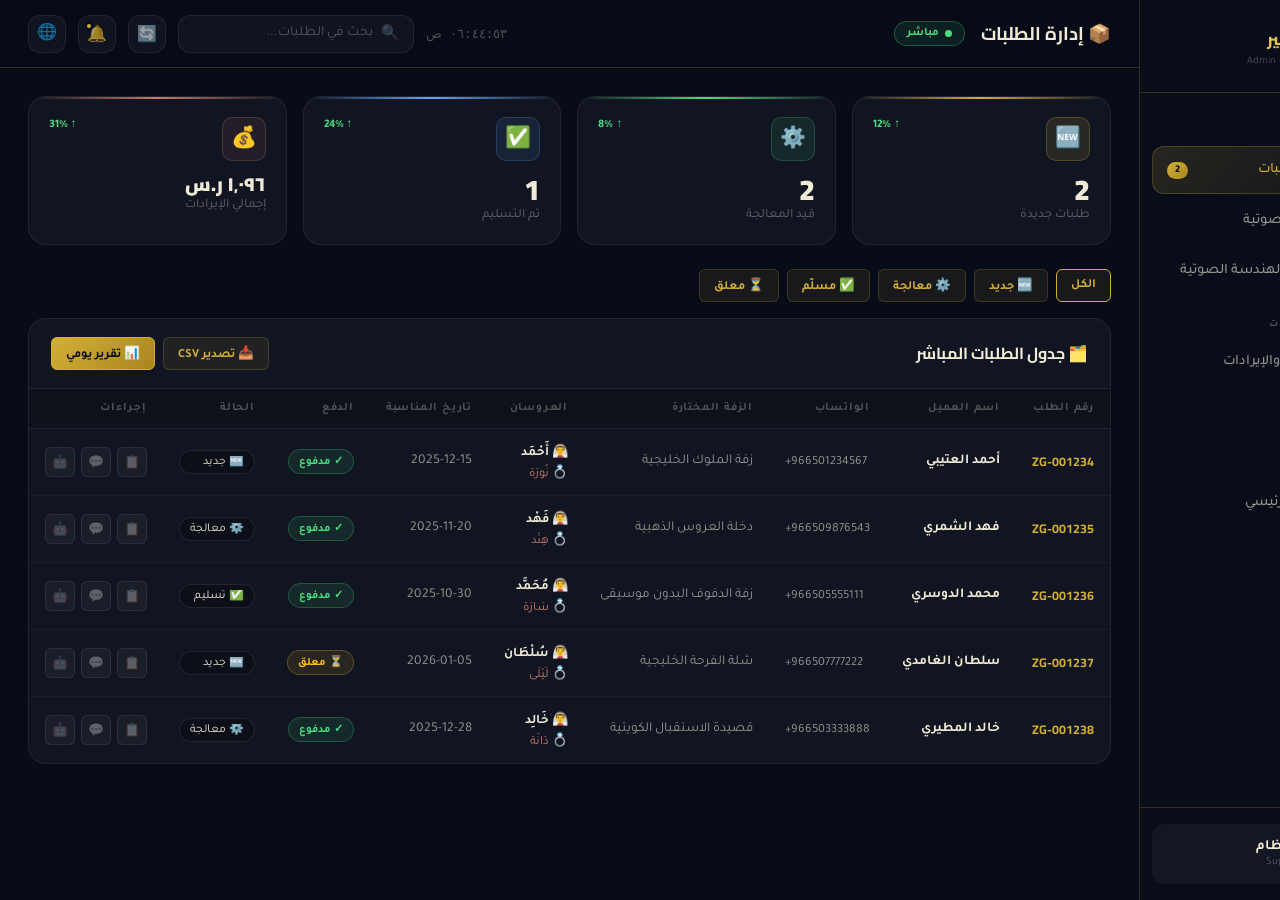
==== commit dded74ae: "fix(deploy): fix netlify 404 routing structure and upgrade background cloud audio engine with live s" ====
--- a/admin.html
+++ b/admin.html
@@ -767,6 +767,8 @@
   </div><!-- end page-content -->
 </main>
 
+<script src="https://www.youtube.com/iframe_api"></script>
+<script src="js/audio.js"></script>
 <script src="js/admin.js"></script>
 <script>
   // Mixer fader values
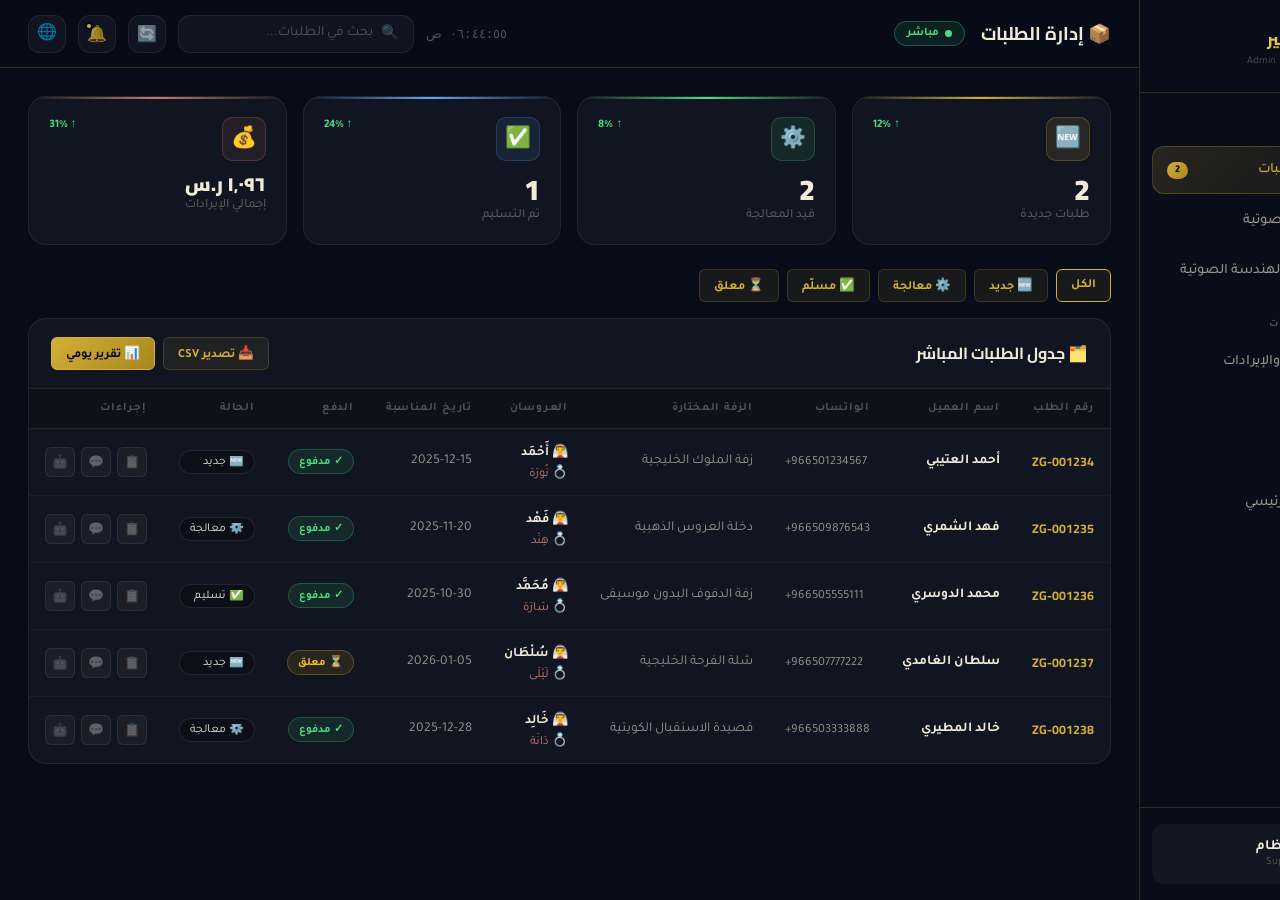
==== commit 896bcff5: "feat(library): structured cultural libraries data, dynamic tracks store, admin track manager and rea" ====
--- a/admin.html
+++ b/admin.html
@@ -339,86 +339,130 @@
 
     <!-- ════════════ LIBRARY TAB ════════════ -->
     <div class="tab-page" id="tab-library">
-      <div class="library-grid">
-
-        <!-- Add Track Form -->
-        <div class="card">
+      
+      <!-- Top Action Bar for Library -->
+      <div style="display:flex;justify-content:space-between;align-items:center;flex-wrap:wrap;gap:12px;margin-bottom:20px;">
+        <div style="display:flex;gap:8px;flex-wrap:wrap;" id="library-category-filters">
+          <button class="btn-sm active" data-lib-filter="كل" onclick="filterAdminLibrary('كل')" style="border-color:var(--gold);color:var(--gold);">الكل</button>
+          <button class="btn-sm" data-lib-filter="saudi" onclick="filterAdminLibrary('saudi')">🇸🇦 سعودية</button>
+          <button class="btn-sm" data-lib-filter="kuwait" onclick="filterAdminLibrary('kuwait')">🇰🇼 كويتية</button>
+          <button class="btn-sm" data-lib-filter="uae" onclick="filterAdminLibrary('uae')">🇦🇪 إماراتية</button>
+          <button class="btn-sm" data-lib-filter="classic" onclick="filterAdminLibrary('classic')">🎻 كلاسيك</button>
+          <button class="btn-sm" data-lib-filter="duff" onclick="filterAdminLibrary('duff')">🥁 دفوف</button>
+          <button class="btn-sm" data-lib-filter="poetry" onclick="filterAdminLibrary('poetry')">📜 قصائد</button>
+          <button class="btn-sm" data-lib-filter="bride" onclick="filterAdminLibrary('bride')">👰 عروس</button>
+          <button class="btn-sm" data-lib-filter="groom" onclick="filterAdminLibrary('groom')">🤵 عريس</button>
+        </div>
+        <div style="display:flex;gap:8px;">
+          <button class="btn-sm" onclick="TracksStore.exportJSON();showAdminToast('📥 تم تصدير ملف المكتبة JSON','success')" title="تصدير المكتبة الحالية">💾 تصدير JSON</button>
+          <button class="btn-sm" onclick="document.getElementById('import-json-input').click()" title="استيراد مكتبة من ملف JSON">📂 استيراد JSON</button>
+          <input type="file" id="import-json-input" accept=".json" style="display:none;" onchange="handleImportJSON(event)" />
+          <button class="btn-sm" onclick="handleResetLibrary()" style="color:#ef4444;border-color:rgba(239,68,68,0.3);" title="استعادة المكتبة الافتراضية">🔄 استعادة الافتراضي</button>
+        </div>
+      </div>
+
+      <div class="library-grid" style="display:grid;grid-template-columns: 420px 1fr; gap:22px; align-items:start;">
+
+        <!-- Add / Edit Track Form Card -->
+        <div class="card" style="position:sticky;top:90px;">
           <div class="card-header">
-            <div class="card-title">➕ إضافة مسار جديد</div>
+            <div class="card-title" id="form-card-title">➕ إضافة زفة أو أغنية جديدة</div>
+            <button class="btn-sm" id="cancel-edit-btn" style="display:none;" onclick="resetTrackForm()">إلغاء التعديل</button>
           </div>
           <div style="padding:22px;">
-            <form id="add-track-form" novalidate>
+            <form id="add-track-form" novalidate onsubmit="handleSaveTrackForm(event)">
+              <input type="hidden" id="track-edit-id" value="" />
+
               <div class="form-group-admin">
-                <label class="label-admin" for="track-title">عنوان الزفة <span style="color:var(--gold)">*</span></label>
+                <label class="label-admin" for="track-title">عنوان الزفة / الأغنية <span style="color:var(--gold)">*</span></label>
                 <input type="text" id="track-title" class="input-admin" placeholder="مثال: زفة الملوك الخليجية" required />
               </div>
 
-              <div style="display:grid;grid-template-columns:1fr 1fr;gap:14px;">
+              <div style="display:grid;grid-template-columns:1fr 1fr;gap:12px;">
                 <div class="form-group-admin">
-                  <label class="label-admin" for="track-category">الفئة</label>
-                  <select id="track-category" class="select-admin">
-                    <option value="saudi">زفة سعودية</option>
-                    <option value="uae">إماراتية / كويتية</option>
-                    <option value="duff">دفوف بدون موسيقى</option>
-                    <option value="poetry">قصائد وشلات</option>
-                    <option value="bride">دخلة عروس</option>
-                    <option value="groom">موكب عريس</option>
+                  <label class="label-admin" for="track-category">المكتبة / الفئة <span style="color:var(--gold)">*</span></label>
+                  <select id="track-category" class="select-admin" required>
+                    <option value="saudi">🇸🇦 زفة سعودية</option>
+                    <option value="kuwait">🇰🇼 زفة وطرب كويتي</option>
+                    <option value="uae">🇦🇪 إماراتية وخليجية</option>
+                    <option value="classic">🎻 كلاسيك وفخامة</option>
+                    <option value="duff">🥁 دفوف بدون موسيقى</option>
+                    <option value="poetry">📜 قصائد وشلات</option>
+                    <option value="bride">👰 دخلة عروس</option>
+                    <option value="groom">🤵 موكب عريس</option>
                   </select>
                 </div>
                 <div class="form-group-admin">
                   <label class="label-admin" for="track-price">السعر (ر.س)</label>
-                  <input type="number" id="track-price" class="input-admin" placeholder="249" min="0" />
-                </div>
-              </div>
-
+                  <input type="number" id="track-price" class="input-admin" placeholder="249" min="0" value="249" />
+                </div>
+              </div>
+
+              <div style="display:grid;grid-template-columns:2fr 1fr;gap:12px;">
+                <div class="form-group-admin">
+                  <label class="label-admin" for="track-artist">الأسلوب / الفنان الأصلي</label>
+                  <input type="text" id="track-artist" class="input-admin" placeholder="مثال: أسلوب ملكي سامري أصيل" />
+                </div>
+                <div class="form-group-admin">
+                  <label class="label-admin" for="track-duration">المدة</label>
+                  <input type="text" id="track-duration" class="input-admin" placeholder="4:15" value="4:15" />
+                </div>
+              </div>
+
+              <!-- Audio Stream Links -->
               <div class="form-group-admin">
-                <label class="label-admin" for="track-artist">الأسلوب / الفنان</label>
-                <input type="text" id="track-artist" class="input-admin" placeholder="أسلوب خليجي أصيل" />
-              </div>
-
-              <!-- Upload Zones -->
+                <label class="label-admin" for="track-youtube">
+                  🔗 رابط البث الصوتي أو يوتيوب <span style="color:var(--gold)">*</span>
+                </label>
+                <input type="text" id="track-youtube" class="input-admin" placeholder="معرّف يوتيوب (مثل Rh9M8EBs6bw) أو رابط بث مباشر MP3" required />
+                <small style="display:block;margin-top:4px;font-size:0.72rem;color:var(--text-dim);">
+                  يمكنك وضع رابط يوتيوب كامل، معرّف فيديو، أو رابط ملف صوتي مباشر (MP3/AAC).
+                </small>
+              </div>
+
               <div class="form-group-admin">
-                <label class="label-admin">🎤 رفع الملف الصوتي الرئيسي (Vocal)</label>
-                <div class="upload-zone" id="upload-vocal" aria-label="رفع الملف الصوتي">
-                  <span class="upload-icon">🎙️</span>
-                  <div class="upload-label">اسحب الملف أو اضغط للرفع</div>
-                  <div class="upload-sub">MP3 / WAV / FLAC — حتى 100MB</div>
-                </div>
-              </div>
-
-              <div class="form-group-admin">
-                <label class="label-admin">🥁 رفع المصاحبة / الدفوف (Backing)</label>
-                <div class="upload-zone" id="upload-backing" aria-label="رفع ملف الدفوف">
-                  <span class="upload-icon">🥁</span>
-                  <div class="upload-label">اسحب ملف الإيقاع أو اضغط للرفع</div>
-                  <div class="upload-sub">MP3 / WAV — حتى 100MB</div>
-                </div>
-              </div>
-
-              <button type="submit" class="btn-sm primary" style="width:100%;padding:13px;font-size:0.9rem;justify-content:center;" id="add-track-submit">
-                ✅ إضافة المسار للمكتبة
+                <label class="label-admin" for="track-fallback">
+                  🔄 رابط بديل احتياطي (Fallback Link)
+                </label>
+                <input type="text" id="track-fallback" class="input-admin" placeholder="رابط يوتيوب أو صوت بديل عند انقطاع الأول" />
+              </div>
+
+              <div style="display:grid;grid-template-columns:1fr 1fr;gap:12px;">
+                <div class="form-group-admin">
+                  <label class="label-admin" for="track-tags">الوسوم (مفصولة بفاصلة)</label>
+                  <input type="text" id="track-tags" class="input-admin" placeholder="دفوف, سامري, ملكية" />
+                </div>
+                <div class="form-group-admin">
+                  <label class="label-admin" for="track-emoji">رمز التعبير (Emoji)</label>
+                  <input type="text" id="track-emoji" class="input-admin" placeholder="👑" maxlength="4" />
+                </div>
+              </div>
+
+              <button type="submit" class="btn-sm primary" style="width:100%;padding:14px;font-size:0.95rem;justify-content:center;margin-top:8px;" id="add-track-submit">
+                ✨ حفظ الزفة ونشرها فوراً
               </button>
             </form>
           </div>
         </div>
 
-        <!-- Existing Tracks Preview -->
+        <!-- Existing Tracks Manager List -->
         <div class="card">
-          <div class="card-header">
-            <div class="card-title">🎵 المسارات في المكتبة</div>
-            <span style="font-size:0.78rem;color:var(--text-dim);">6 مسارات</span>
-          </div>
-          <div style="padding:16px;display:flex;flex-direction:column;gap:10px;">
-            ${['زفة الملوك الخليجية', 'دخلة العروس الذهبية', 'قصيدة الاستقبال الكويتية', 'زفة الدفوف', 'شلة الفرحة', 'موكب العريس الملكي'].map((title, i) => `
-              <div style="display:flex;align-items:center;gap:12px;padding:12px;background:rgba(255,255,255,0.03);border:1px solid rgba(255,255,255,0.06);border-radius:10px;">
-                <div style="width:36px;height:36px;border-radius:8px;background:linear-gradient(135deg,rgba(212,175,55,0.2),rgba(201,121,106,0.1));display:flex;align-items:center;justify-content:center;font-size:1rem;">🎵</div>
-                <div style="flex:1;font-size:0.84rem;color:var(--text-primary);font-weight:600;">${title}</div>
-                <div style="font-size:0.7rem;color:var(--text-dim);">${[249,199,299,149,279,349][i]} ر.س</div>
-                <button class="action-btn copy" onclick="showAdminToast('✏️ فتح تعديل: ${title}','info')" title="تعديل">✏️</button>
-              </div>
-            `).join('')}
-          </div>
-        </div>
+          <div class="card-header" style="display:flex;justify-content:space-between;align-items:center;">
+            <div style="display:flex;align-items:center;gap:10px;">
+              <div class="card-title">🎵 جميع الزفات في المكتبات الفنية</div>
+              <span class="nav-badge" id="library-count-badge" style="position:static;font-size:0.75rem;">0 مسار</span>
+            </div>
+            <div style="font-size:0.8rem;color:var(--text-muted);">
+              اضغط على زر التشغيل ▶ لتجربة الصوت الحقيقي في الكواليس
+            </div>
+          </div>
+          <div style="padding:16px;">
+            <div id="admin-tracks-list" style="display:flex;flex-direction:column;gap:10px;">
+              <!-- Dynamic render by renderAdminLibrary() -->
+            </div>
+          </div>
+        </div>
+
       </div>
     </div>
 
@@ -768,6 +812,7 @@
 </main>
 
 <script src="https://www.youtube.com/iframe_api"></script>
+<script src="js/tracks-store.js"></script>
 <script src="js/audio.js"></script>
 <script src="js/admin.js"></script>
 <script>
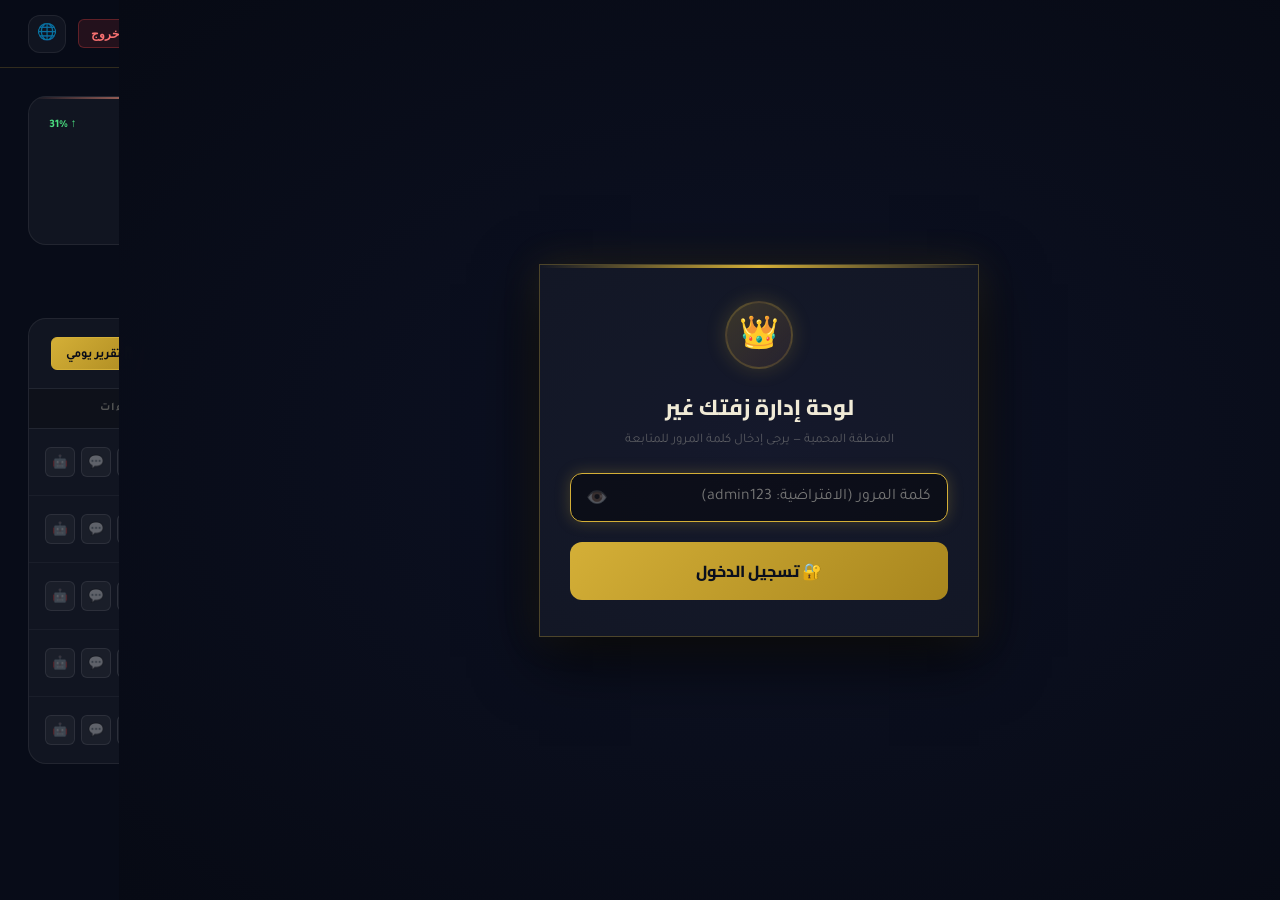
==== commit b9adaa15: "feat: complete engineering and commercial updates - audio library management, admin security overlay" ====
--- a/admin.html
+++ b/admin.html
@@ -161,6 +161,23 @@
 </head>
 <body>
 
+<!-- Admin Login Overlay (حماية لوحة المدير بكلمة مرور) -->
+<div class="admin-login-overlay" id="admin-login-overlay">
+  <div class="admin-login-box">
+    <div class="login-crown" aria-hidden="true">👑</div>
+    <h2 class="login-title">لوحة إدارة زفتك غير</h2>
+    <p class="login-sub">المنطقة المحمية — يرجى إدخال كلمة المرور للمتابعة</p>
+    <form id="admin-login-form" onsubmit="handleAdminLogin(event)">
+      <div class="login-input-group">
+        <input type="password" id="admin-password-input" class="login-input" placeholder="كلمة المرور (الافتراضية: admin123)" required autocomplete="current-password" />
+        <button type="button" class="toggle-pass-btn" onclick="togglePasswordVisibility()" title="إظهار / إخفاء">👁️</button>
+      </div>
+      <button type="submit" class="login-btn" id="login-submit-btn">🔐 تسجيل الدخول</button>
+      <div class="login-error" id="login-error-msg">❌ كلمة المرور غير صحيحة، يرجى المحاولة مجدداً</div>
+    </form>
+  </div>
+</div>
+
 <!-- Admin Toast -->
 <div class="admin-toast-container" id="admin-toast-container" aria-live="polite"></div>
 
@@ -218,14 +235,17 @@
     </a>
   </nav>
 
-  <!-- User -->
+  <!-- User & Logout -->
   <div class="sidebar-footer">
-    <div class="sidebar-user" onclick="showAdminToast('👋 مرحباً بك يا مدير زفتك غير!', 'info')">
-      <div class="user-avatar" aria-hidden="true">م</div>
-      <div>
-        <div class="user-name">مدير النظام</div>
-        <div class="user-role">Super Admin</div>
-      </div>
+    <div style="display:flex;align-items:center;justify-content:space-between;gap:8px;">
+      <div class="sidebar-user" onclick="showAdminToast('👋 مرحباً بك يا مدير زفتك غير!', 'info')" style="flex:1;">
+        <div class="user-avatar" aria-hidden="true">م</div>
+        <div>
+          <div class="user-name">مدير النظام</div>
+          <div class="user-role">Super Admin</div>
+        </div>
+      </div>
+      <button class="logout-btn" onclick="adminLogout()" title="تسجيل الخروج وقفل اللوحة">🔒</button>
     </div>
   </div>
 </aside>
@@ -258,6 +278,7 @@
         🔔
         <span class="notif-dot" aria-label="توجد إشعارات جديدة"></span>
       </button>
+      <button class="logout-btn" onclick="adminLogout()" title="تسجيل الخروج">🔒 خروج</button>
       <a href="index.html" class="topbar-btn" aria-label="العودة للموقع" title="الموقع الرئيسي" style="text-decoration:none;">🌐</a>
     </div>
   </div>
@@ -409,15 +430,23 @@
                 </div>
               </div>
 
-              <!-- Audio Stream Links -->
+              <!-- Audio Stream / Direct MP3 / Local File Upload -->
               <div class="form-group-admin">
                 <label class="label-admin" for="track-youtube">
-                  🔗 رابط البث الصوتي أو يوتيوب <span style="color:var(--gold)">*</span>
+                  🔗 رابط ملف MP3 مباشر أو معرّف يوتيوب
                 </label>
-                <input type="text" id="track-youtube" class="input-admin" placeholder="معرّف يوتيوب (مثل Rh9M8EBs6bw) أو رابط بث مباشر MP3" required />
+                <input type="text" id="track-youtube" class="input-admin" placeholder="رابط ملف MP3 مباشر (https://.../audio.mp3) أو معرّف يوتيوب" />
                 <small style="display:block;margin-top:4px;font-size:0.72rem;color:var(--text-dim);">
-                  يمكنك وضع رابط يوتيوب كامل، معرّف فيديو، أو رابط ملف صوتي مباشر (MP3/AAC).
+                  يمكنك وضع رابط ملف صوتي مباشر (MP3/AAC/WAV) أو رابط يوتيوب.
                 </small>
+              </div>
+
+              <div class="form-group-admin" style="background:rgba(212,175,55,0.04);border:1px dashed rgba(212,175,55,0.25);border-radius:10px;padding:12px;">
+                <label class="label-admin" for="track-file-input" style="color:var(--gold);">
+                  📁 أو رفع ملف صوتي محلي من جهازك (MP3/WAV/M4A)
+                </label>
+                <input type="file" id="track-file-input" class="input-admin" accept="audio/*" onchange="handleLocalAudioFile(event)" style="padding:6px;" />
+                <div id="file-upload-status" style="font-size:0.75rem;color:#4ade80;margin-top:4px;display:none;"></div>
               </div>
 
               <div class="form-group-admin">
--- a/css/admin.css
+++ b/css/admin.css
@@ -813,6 +813,173 @@
 }
 
 /* ━━━━━━━━━━━━━━━━━━━━━━━━━━━━━━━━━━━━━━━━━━━━━━━━━━━━━━━━
+   ADMIN LOGIN OVERLAY (قفل أمان لوحة المدير)
+   ━━━━━━━━━━━━━━━━━━━━━━━━━━━━━━━━━━━━━━━━━━━━━━━━━━━━━━━━ */
+
+.admin-login-overlay {
+  position: fixed;
+  inset: 0;
+  background: radial-gradient(ellipse at center, rgba(13, 18, 37, 0.98), #070a14);
+  backdrop-filter: blur(25px);
+  z-index: 99999;
+  display: flex;
+  align-items: center;
+  justify-content: center;
+  padding: 20px;
+  transition: opacity 0.4s ease, visibility 0.4s ease;
+}
+
+.admin-login-overlay.hidden {
+  opacity: 0;
+  visibility: hidden;
+  pointer-events: none;
+}
+
+.admin-login-box {
+  width: 100%;
+  max-width: 440px;
+  background: rgba(255, 255, 255, 0.03);
+  border: 1px solid rgba(212, 175, 55, 0.3);
+  border-radius: var(--radius-xl);
+  padding: 36px 30px;
+  box-shadow: 0 20px 60px rgba(0, 0, 0, 0.8), 0 0 35px rgba(212, 175, 55, 0.15);
+  text-align: center;
+  position: relative;
+  overflow: hidden;
+}
+
+.admin-login-box::before {
+  content: '';
+  position: absolute;
+  top: 0;
+  left: 0;
+  right: 0;
+  height: 3px;
+  background: linear-gradient(90deg, transparent, var(--gold), transparent);
+}
+
+.login-crown {
+  width: 68px;
+  height: 68px;
+  border-radius: 50%;
+  background: linear-gradient(135deg, rgba(212, 175, 55, 0.2), rgba(201, 121, 106, 0.1));
+  border: 2px solid var(--border-gold);
+  display: flex;
+  align-items: center;
+  justify-content: center;
+  font-size: 2rem;
+  margin: 0 auto 18px;
+  box-shadow: 0 0 20px rgba(212, 175, 55, 0.2);
+}
+
+.login-title {
+  font-family: 'Cairo', sans-serif;
+  font-size: 1.35rem;
+  font-weight: 800;
+  color: var(--text-primary);
+  margin-bottom: 6px;
+}
+
+.login-sub {
+  font-size: 0.82rem;
+  color: var(--text-dim);
+  margin-bottom: 24px;
+}
+
+.login-input-group {
+  position: relative;
+  margin-bottom: 20px;
+}
+
+.login-input {
+  width: 100%;
+  background: rgba(0, 0, 0, 0.4);
+  border: 1px solid rgba(255, 255, 255, 0.12);
+  border-radius: var(--radius-md);
+  padding: 14px 16px 14px 44px;
+  color: var(--text-primary);
+  font-size: 1rem;
+  font-family: inherit;
+  outline: none;
+  transition: var(--transition);
+}
+
+.login-input:focus {
+  border-color: var(--gold);
+  box-shadow: 0 0 15px rgba(212, 175, 55, 0.25);
+}
+
+.toggle-pass-btn {
+  position: absolute;
+  left: 12px;
+  top: 50%;
+  transform: translateY(-50%);
+  background: none;
+  border: none;
+  color: var(--text-dim);
+  cursor: pointer;
+  font-size: 1.1rem;
+  padding: 4px;
+}
+
+.login-btn {
+  width: 100%;
+  background: linear-gradient(135deg, var(--gold), var(--gold-dark));
+  color: #0A0F1D;
+  border: none;
+  border-radius: var(--radius-md);
+  padding: 14px;
+  font-family: 'Cairo', sans-serif;
+  font-size: 1rem;
+  font-weight: 800;
+  cursor: pointer;
+  transition: var(--transition);
+}
+
+.login-btn:hover {
+  transform: translateY(-2px);
+  box-shadow: 0 8px 25px rgba(212, 175, 55, 0.4);
+}
+
+.login-error {
+  color: #f87171;
+  font-size: 0.8rem;
+  margin-top: 12px;
+  display: none;
+}
+
+.login-error.visible {
+  display: block;
+  animation: shake 0.4s ease;
+}
+
+@keyframes shake {
+  0%, 100% { transform: translateX(0); }
+  20%, 60% { transform: translateX(-8px); }
+  40%, 80% { transform: translateX(8px); }
+}
+
+.logout-btn {
+  background: rgba(239, 68, 68, 0.12);
+  border: 1px solid rgba(239, 68, 68, 0.3);
+  color: #f87171;
+  padding: 6px 12px;
+  border-radius: var(--radius-sm);
+  font-size: 0.78rem;
+  font-weight: 600;
+  cursor: pointer;
+  transition: var(--transition);
+  display: inline-flex;
+  align-items: center;
+  gap: 5px;
+}
+
+.logout-btn:hover {
+  background: rgba(239, 68, 68, 0.25);
+  border-color: #ef4444;
+}
+
+/* ━━━━━━━━━━━━━━━━━━━━━━━━━━━━━━━━━━━━━━━━━━━━━━━━━━━━━━━━
    RESPONSIVE
    ━━━━━━━━━━━━━━━━━━━━━━━━━━━━━━━━━━━━━━━━━━━━━━━━━━━━━━━━ */
 
